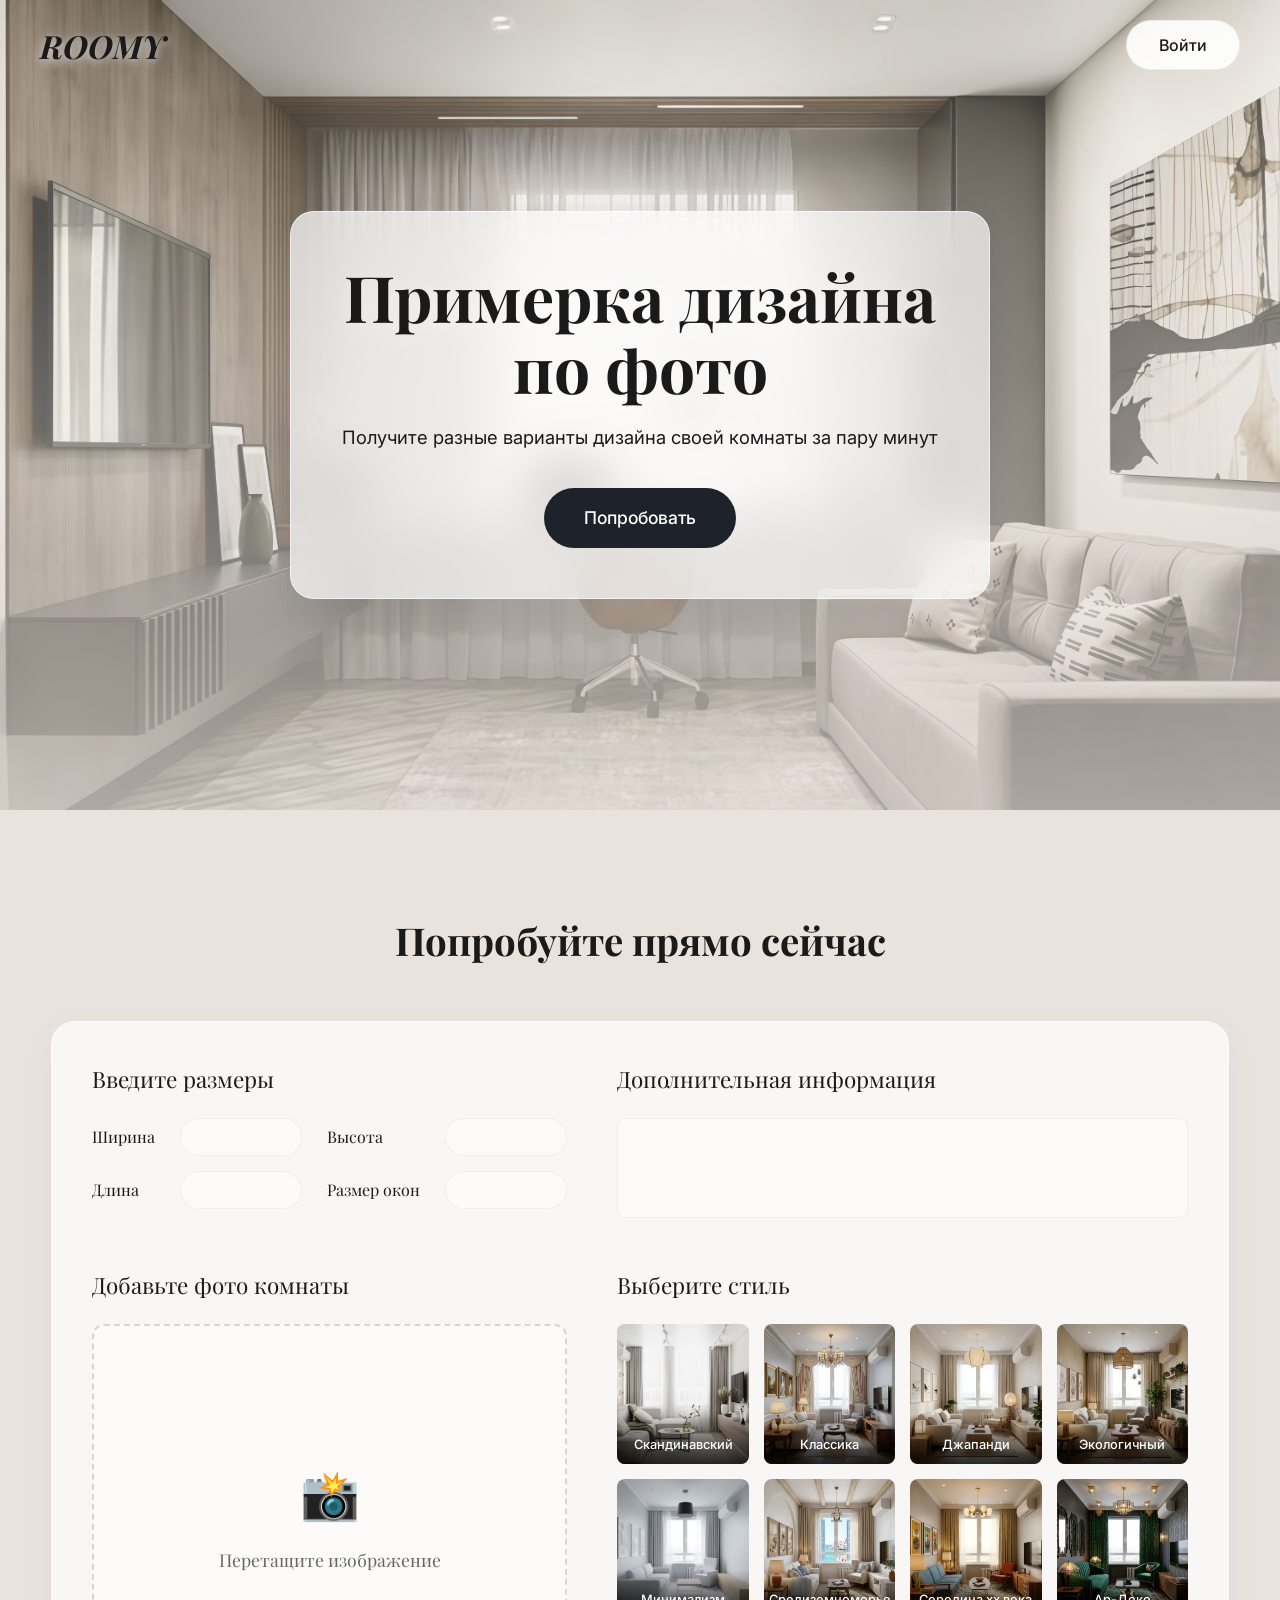
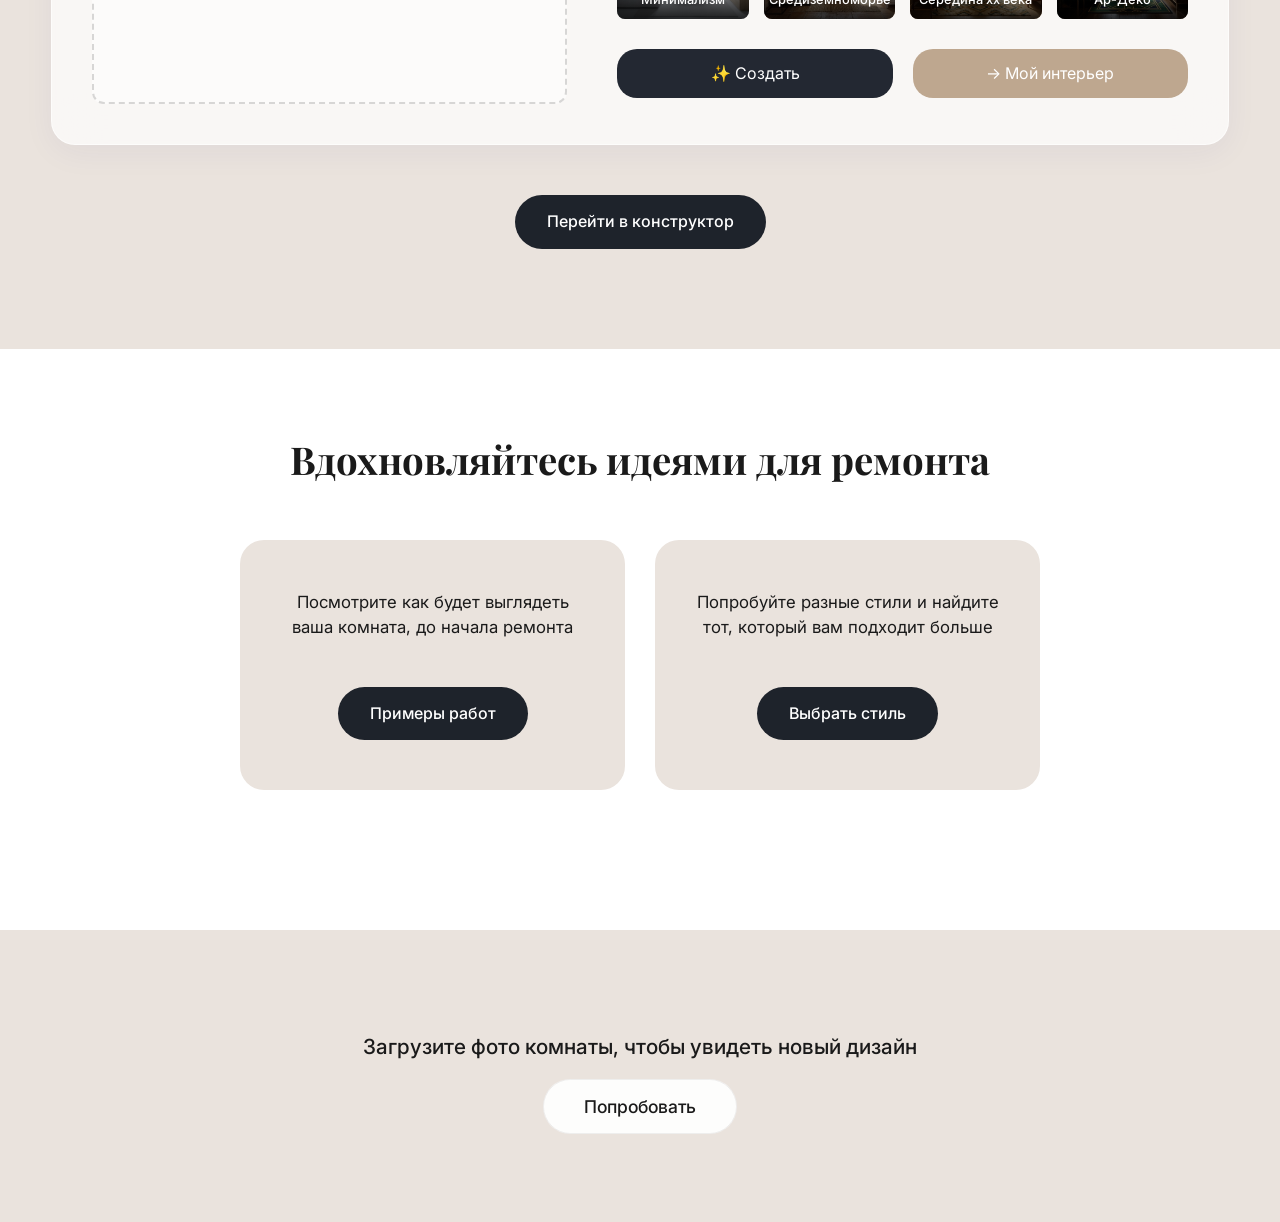
==== index.html @ 4ae389ff "Initial prototype: Premium UI/UX based on Figma design" ====
<!DOCTYPE html>
<html lang="ru">
<head>
    <meta charset="UTF-8">
    <meta name="viewport" content="width=device-width, initial-scale=1.0">
    <title>Roomy — Примерка дизайна по фото</title>
    <link rel="preconnect" href="https://fonts.googleapis.com">
    <link rel="preconnect" href="https://fonts.gstatic.com" crossorigin>
    <link href="https://fonts.googleapis.com/css2?family=Inter:wght@400;500&family=Playfair+Display:ital,wght@0,700;1,700&display=swap" rel="stylesheet">
    <link rel="stylesheet" href="index.css">
    <style>
        .hero {
            position: relative;
            height: 90vh;
            background: url('images/Main.jpg') center/cover no-repeat fixed;
            display: flex;
            align-items: center;
            justify-content: center;
            text-align: center;
            overflow: hidden;
        }
        .hero::before {
            content: '';
            position: absolute;
            inset: 0;
            background: linear-gradient(to bottom, rgba(234, 227, 221, 0.2), rgba(234, 227, 221, 0.7));
        }
        .hero-content {
            position: relative;
            z-index: 1;
            max-width: 700px;
            padding: 50px;
            border-radius: var(--radius-lg);
        }
        .hero h1 {
            margin-bottom: 20px;
            text-shadow: 0 4px 20px rgba(255,255,255,0.5);
        }
        .hero p {
            font-size: 1.15rem;
            margin-bottom: 35px;
            color: var(--text-dark);
            opacity: 0.9;
        }

        .section-preview {
            padding: 100px 20px;
            text-align: center;
            background: var(--primary-bg);
            position: relative;
            z-index: 2;
            overflow: hidden;
        }
        .section-preview h2 {
            margin-bottom: 50px;
        }
        .preview-wrapper {
            width: 100%;
            display: flex;
            justify-content: center;
        }
        .preview-mockup {
            width: 95%;
            max-width: 1300px;
            border-radius: var(--radius-lg);
            padding: 40px;
            pointer-events: none; /* Неинтерактивно */
            user-select: none;
            text-align: left;
            /* На десктопе немного масштабируем, чтобы поместилось элегантно */
            transform: scale(0.85); 
            transform-origin: top center;
            margin-bottom: -50px; 
        }
        
        /* Стили мокапа (обновленная копия из create.html) */
        .mockup-grid { display: grid; grid-template-columns: 1fr 1.2fr; gap: 50px; }
        .mock-title { font-family: var(--font-heading); font-size: 1.4rem; margin-bottom: 20px; color: var(--text-dark); }
        .mock-sizes-grid { display: grid; grid-template-columns: auto 1fr auto 1fr; gap: 15px 25px; align-items: center; }
        .mock-sizes-grid label { font-family: var(--font-heading); font-size: 1rem; color: var(--text-dark); }
        .mock-input { background: rgba(255,255,255,0.5); border-radius: 20px; height: 38px; width: 100%; border: 1px solid rgba(0,0,0,0.05); }
        .mock-textarea { background: rgba(255,255,255,0.5); border-radius: 8px; height: 100px; width: 100%; border: 1px solid rgba(0,0,0,0.05); }
        .mock-upload { background: rgba(255,255,255,0.5); border: 2px dashed rgba(0,0,0,0.15); height: 380px; border-radius: 12px; display: flex; flex-direction: column; align-items: center; justify-content: center; color: #666; font-family: var(--font-heading); font-size: 1.1rem; }
        .mock-upload .mock-icon { font-size: 3rem; margin-bottom: 15px; }
        .mock-styles-grid { display: grid; grid-template-columns: repeat(4, 1fr); gap: 15px; margin-bottom: 30px; }
        .mock-style-card { position: relative; border-radius: 8px; overflow: hidden; height: 140px; }
        .mock-style-card img { width: 100%; height: 100%; object-fit: cover; }
        .mock-style-name { position: absolute; bottom: 0; left: 0; width: 100%; background: linear-gradient(transparent, rgba(0,0,0,0.8)); color: #fff; font-size: 0.8rem; text-align: center; padding: 20px 4px 8px; font-weight: 500; }
        .mock-buttons { display: flex; gap: 20px; }
        .mock-btn-dark { background: #232832; color: #fff; padding: 12px 20px; border-radius: 20px; flex: 1; text-align: center; }
        .mock-btn-light { background: #bea78f; color: #fff; padding: 12px 20px; border-radius: 20px; flex: 1; text-align: center; }

        .inspiration {
            text-align: center;
            padding: 80px 20px;
            background: var(--white);
        }
        .inspiration h2 {
            margin-bottom: 50px;
        }
        .cards-grid {
            display: grid;
            grid-template-columns: 1fr 1fr;
            gap: 30px;
            max-width: 800px;
            margin: 0 auto 60px;
        }
        .card {
            background: var(--primary-bg);
            padding: 50px 40px;
            border-radius: var(--radius-lg);
            display: flex;
            flex-direction: column;
            justify-content: space-between;
            align-items: center;
            min-height: 250px;
        }
        .card p {
            font-size: 1.05rem;
            margin-bottom: 30px;
            color: var(--text-dark);
            line-height: 1.5;
        }

        .final-cta {
            text-align: center;
            padding: 100px 20px;
            background: var(--primary-bg);
        }
        .final-cta p {
            font-size: 1.3rem;
            margin-bottom: 30px;
            font-weight: 500;
        }

        /* Навигация */
        nav {
            display: flex;
            justify-content: space-between;
            align-items: center;
            padding: 20px 40px;
            position: absolute;
            top: 0;
            left: 0;
            width: 100%;
            z-index: 10;
        }
        .logo {
            font-family: var(--font-heading);
            font-size: 2rem;
            font-style: italic;
            font-weight: 700;
            text-shadow: 0 2px 10px rgba(255,255,255,0.8);
        }

        /* Адаптивность для главной страницы (включая мокап) */
        @media (max-width: 1100px) {
            .mockup-grid { grid-template-columns: 1fr; gap: 30px; }
            .mock-upload { height: 250px; }
            .preview-mockup { transform: scale(0.9); margin-bottom: -50px; padding: 30px; }
        }
        @media (max-width: 768px) {
            .cards-grid { grid-template-columns: 1fr; }
            .mock-sizes-grid { grid-template-columns: 1fr; gap: 10px; }
            .mock-styles-grid { grid-template-columns: repeat(2, 1fr); }
            .mock-buttons { flex-direction: column; }
            .mock-style-card { height: 120px; }
            .preview-mockup { transform: scale(1); margin-bottom: 0; width: 100%; padding: 20px; }
            .hero-content { padding: 30px; }
        }
    </style>
</head>
<body>
    <nav class="fade-in">
        <a href="index.html" class="logo">ROOMY</a>
        <div class="nav-right">
            <a href="auth.html" class="btn-light hover-card">Войти</a>
        </div>
    </nav>

    <main>
        <section class="hero">
            <div class="hero-content glass-panel fade-in delay-1">
                <h1 class="stagger-item" style="animation-delay: 0.2s;">Примерка дизайна по фото</h1>
                <p class="stagger-item" style="animation-delay: 0.3s;">Получите разные варианты дизайна своей комнаты за пару минут</p>
                <div class="stagger-item" style="animation-delay: 0.4s;">
                    <a href="create.html" class="btn-dark hover-card" style="font-size: 1.1rem; padding: 16px 40px;">Попробовать</a>
                </div>
            </div>
        </section>

        <section class="section-preview">
            <h2 class="stagger-item">Попробуйте прямо сейчас</h2>
            
            <div class="preview-wrapper">
                <div class="preview-mockup glass-panel stagger-item delay-1">
                    <div class="mockup-grid">
                        <!-- Top Left -->
                        <div>
                            <div class="mock-title">Введите размеры</div>
                            <div class="mock-sizes-grid">
                                <label>Ширина</label><div class="mock-input"></div>
                                <label>Высота</label><div class="mock-input"></div>
                                <label>Длина</label><div class="mock-input"></div>
                                <label>Размер окон</label><div class="mock-input"></div>
                            </div>
                        </div>
                        <!-- Top Right -->
                        <div>
                            <div class="mock-title">Дополнительная информация</div>
                            <div class="mock-textarea"></div>
                        </div>
                        <!-- Bottom Left -->
                        <div>
                            <div class="mock-title">Добавьте фото комнаты</div>
                            <div class="mock-upload">
                                <div class="mock-icon">📸</div>
                                <span>Перетащите изображение</span>
                            </div>
                        </div>
                        <!-- Bottom Right -->
                        <div>
                            <div class="mock-title">Выберите стиль</div>
                            <div class="mock-styles-grid">
                                <div class="mock-style-card"><img src="images/Скандинавский.jpg"><div class="mock-style-name">Скандинавский</div></div>
                                <div class="mock-style-card"><img src="images/Классика.jpg"><div class="mock-style-name">Классика</div></div>
                                <div class="mock-style-card"><img src="images/Джапанди.jpg"><div class="mock-style-name">Джапанди</div></div>
                                <div class="mock-style-card"><img src="images/Экологичный.jpg"><div class="mock-style-name">Экологичный</div></div>
                                <div class="mock-style-card"><img src="images/Минимализм.jpg"><div class="mock-style-name">Минимализм</div></div>
                                <div class="mock-style-card"><img src="images/Средиземноморский.jpg"><div class="mock-style-name">Средиземноморье</div></div>
                                <div class="mock-style-card"><img src="images/Середина 20 века.jpg"><div class="mock-style-name">Середина xx века</div></div>
                                <div class="mock-style-card"><img src="images/Ар-деко.jpg"><div class="mock-style-name">Ар-Деко</div></div>
                            </div>
                            <div class="mock-buttons">
                                <div class="mock-btn-dark">✨ Создать</div>
                                <div class="mock-btn-light">→ Мой интерьер</div>
                            </div>
                        </div>
                    </div>
                </div>
            </div>
            
            <a href="create.html" class="btn-dark hover-card stagger-item delay-2" style="margin-top: 100px; position: relative; z-index: 2;">Перейти в конструктор</a>
        </section>

        <section class="inspiration">
            <h2 class="stagger-item">Вдохновляйтесь идеями для ремонта</h2>
            <div class="cards-grid">
                <div class="card hover-card stagger-item delay-1">
                    <p>Посмотрите как будет выглядеть ваша комната, до начала ремонта</p>
                    <a href="gallery.html" class="btn-dark">Примеры работ</a>
                </div>
                <div class="card hover-card stagger-item delay-2">
                    <p>Попробуйте разные стили и найдите тот, который вам подходит больше</p>
                    <a href="create.html" class="btn-dark">Выбрать стиль</a>
                </div>
            </div>
        </section>

        <section class="final-cta">
            <p class="stagger-item">Загрузите фото комнаты, чтобы увидеть новый дизайн</p>
            <div class="stagger-item delay-1">
                <a href="create.html" class="btn-light hover-card" style="font-size: 1.1rem; padding: 16px 40px;">Попробовать</a>
            </div>
        </section>
    </main>

    <script src="main.js"></script>
</body>
</html>
---- index.css ----
:root {
    /* Цвета с премиальным оттенком */
    --primary-bg: #EAE3DD;
    --white: #FFFFFF;
    --text-dark: #1A1A1A;
    --text-muted: #6B6B6B;
    --btn-dark: #1E232B; 
    --input-bg: rgba(255, 255, 255, 0.6);
    --border-color: rgba(0, 0, 0, 0.06);
    --accent: #bda690;
    
    /* Типографика */
    --font-heading: 'Playfair Display', serif;
    --font-body: 'Inter', sans-serif;
    
    /* Анимации и скругления */
    --transition: all 0.4s cubic-bezier(0.16, 1, 0.3, 1);
    --transition-bounce: all 0.5s cubic-bezier(0.34, 1.56, 0.64, 1);
    --radius-lg: 24px;
    --radius-md: 16px;
    --radius-sm: 10px;

    /* Тени для глубины */
    --shadow-soft: 0 10px 40px rgba(0,0,0,0.03);
    --shadow-hover: 0 20px 60px rgba(0,0,0,0.08);
    --shadow-glass: 0 8px 32px rgba(31, 38, 135, 0.05);
}

* {
    margin: 0;
    padding: 0;
    box-sizing: border-box;
}

body {
    font-family: var(--font-body);
    background-color: var(--primary-bg);
    color: var(--text-dark);
    line-height: 1.6;
    overflow-x: hidden;
    -webkit-font-smoothing: antialiased; /* Сглаживание шрифтов (mac-like) */
}

h1, h2, h3, h4 {
    font-family: var(--font-heading);
    font-weight: 700;
}

/* Fluid Typography (Адаптивные размеры) */
h1 { font-size: clamp(2.5rem, 5vw, 4.5rem); line-height: 1.1; }
h2 { font-size: clamp(1.8rem, 3vw, 2.5rem); }

a { text-decoration: none; color: inherit; }

button {
    cursor: pointer;
    border: none;
    outline: none;
    font-family: var(--font-body);
    transition: var(--transition);
}

/* Матовое стекло */
.glass-panel {
    background: rgba(255, 255, 255, 0.7);
    backdrop-filter: blur(24px);
    -webkit-backdrop-filter: blur(24px);
    border: 1px solid rgba(255, 255, 255, 0.6);
    box-shadow: var(--shadow-glass);
}

/* Интерактивные карточки */
.hover-card {
    transition: var(--transition-bounce);
}
.hover-card:hover {
    transform: translateY(-8px) scale(1.02);
    box-shadow: var(--shadow-hover);
}

/* Базовые инпуты */
.input-group {
    position: relative;
    margin-bottom: 20px;
}
.input-group label {
    display: block;
    font-size: 0.85rem;
    color: var(--text-muted);
    margin-bottom: 6px;
    font-weight: 500;
    transition: var(--transition);
}
.input-group input {
    width: 100%;
    padding: 12px 16px;
    background: var(--input-bg);
    border: 1px solid var(--border-color);
    border-radius: var(--radius-sm);
    font-size: 1rem;
    transition: var(--transition);
}
.input-group input:focus {
    outline: none;
    background: var(--white);
    border-color: var(--text-dark);
    box-shadow: 0 0 0 4px rgba(0,0,0,0.03);
}

/* Кнопки */
.btn-dark {
    background: var(--btn-dark);
    color: var(--white);
    padding: 14px 32px;
    border-radius: 30px;
    font-size: 1rem;
    font-weight: 500;
    transition: var(--transition-bounce);
    display: inline-block;
}
.btn-dark:hover {
    background: #000;
    transform: translateY(-3px) scale(1.02);
    box-shadow: 0 15px 30px rgba(0,0,0,0.2);
}

.btn-light {
    background: rgba(255,255,255,0.9);
    color: var(--text-dark);
    padding: 14px 32px;
    border-radius: 30px;
    font-size: 1rem;
    font-weight: 500;
    border: 1px solid var(--border-color);
    transition: var(--transition-bounce);
}
.btn-light:hover {
    background: #fff;
    transform: translateY(-3px) scale(1.02);
    box-shadow: var(--shadow-soft);
}

/* Анимации появления */
.fade-in { 
    opacity: 0; 
    transform: translateY(20px); 
    animation: fadeIn 1s cubic-bezier(0.16, 1, 0.3, 1) forwards; 
}
.delay-1 { animation-delay: 0.1s; }
.delay-2 { animation-delay: 0.2s; }
.delay-3 { animation-delay: 0.3s; }

@keyframes fadeIn {
    to { opacity: 1; transform: translateY(0); }
}

/* Каскадная анимация сетки */
.stagger-item {
    opacity: 0;
    transform: translateY(20px);
    animation: fadeIn 0.6s cubic-bezier(0.16, 1, 0.3, 1) forwards;
}
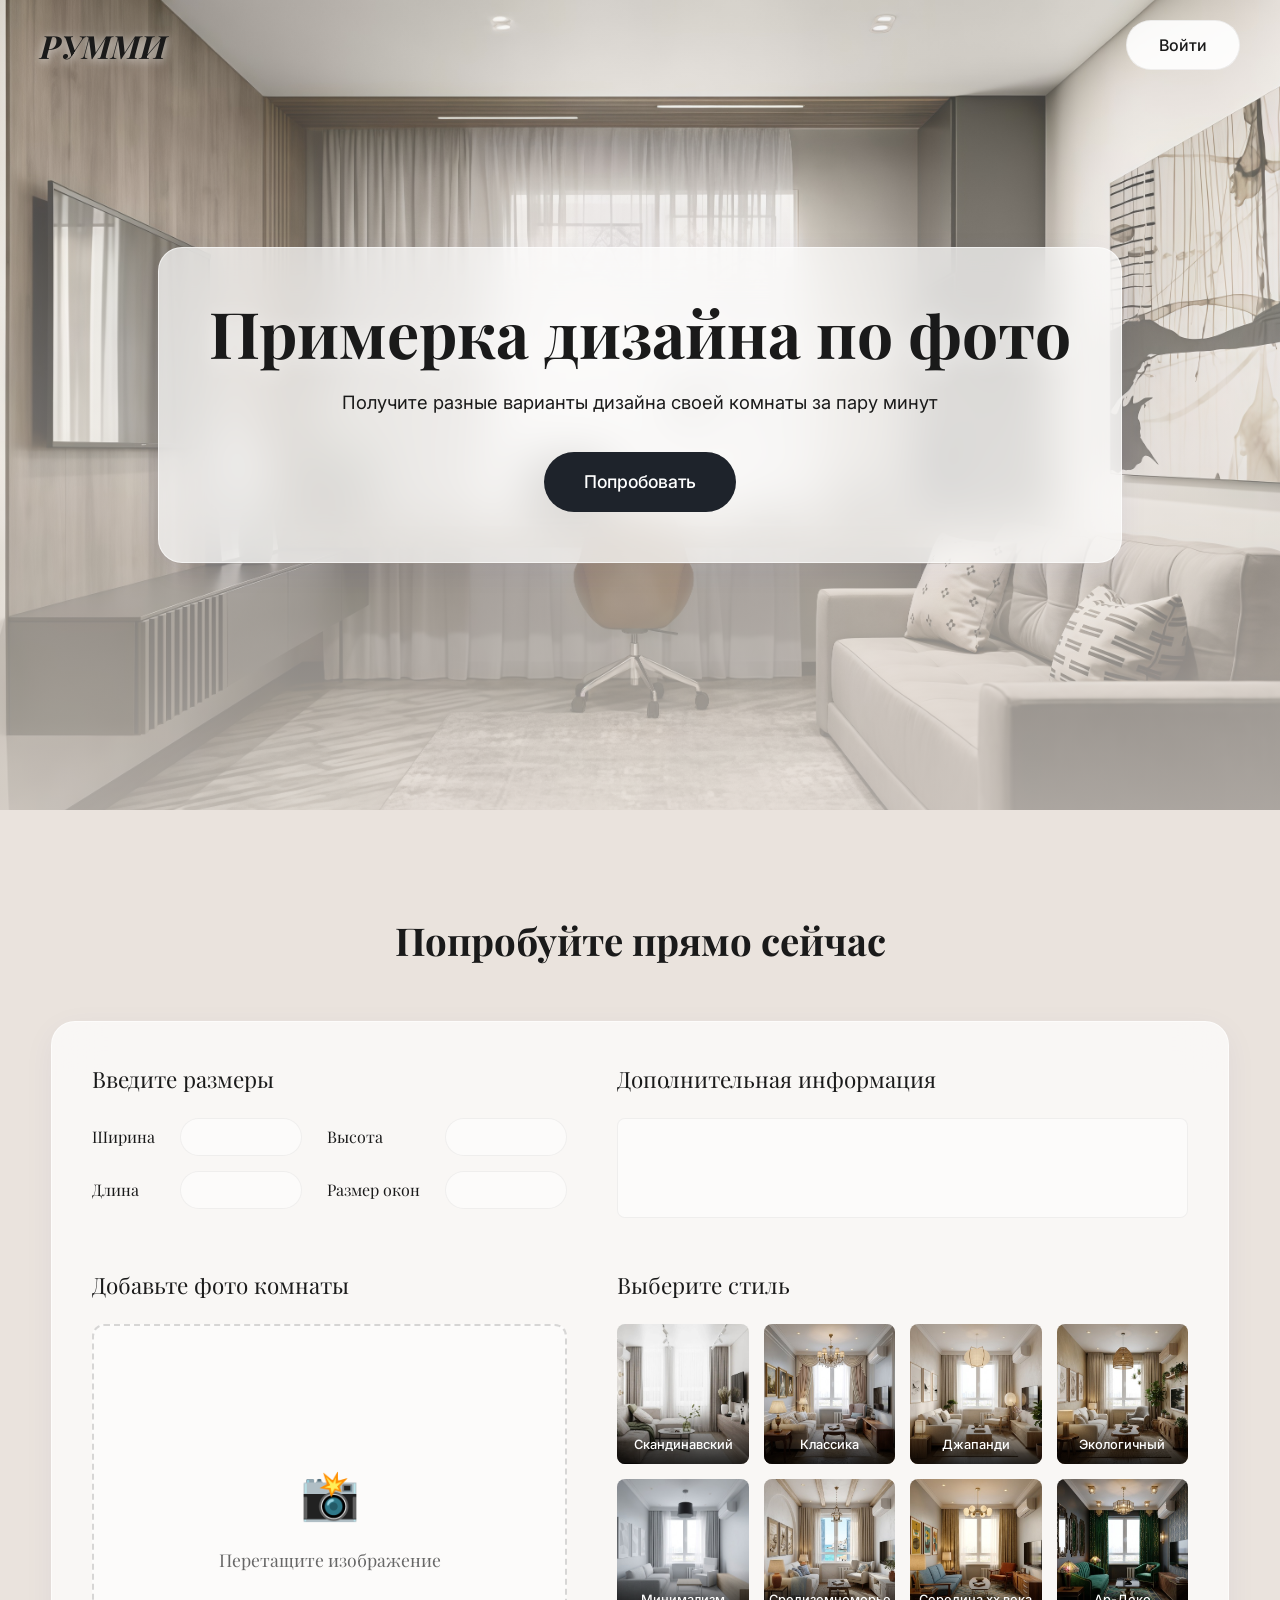
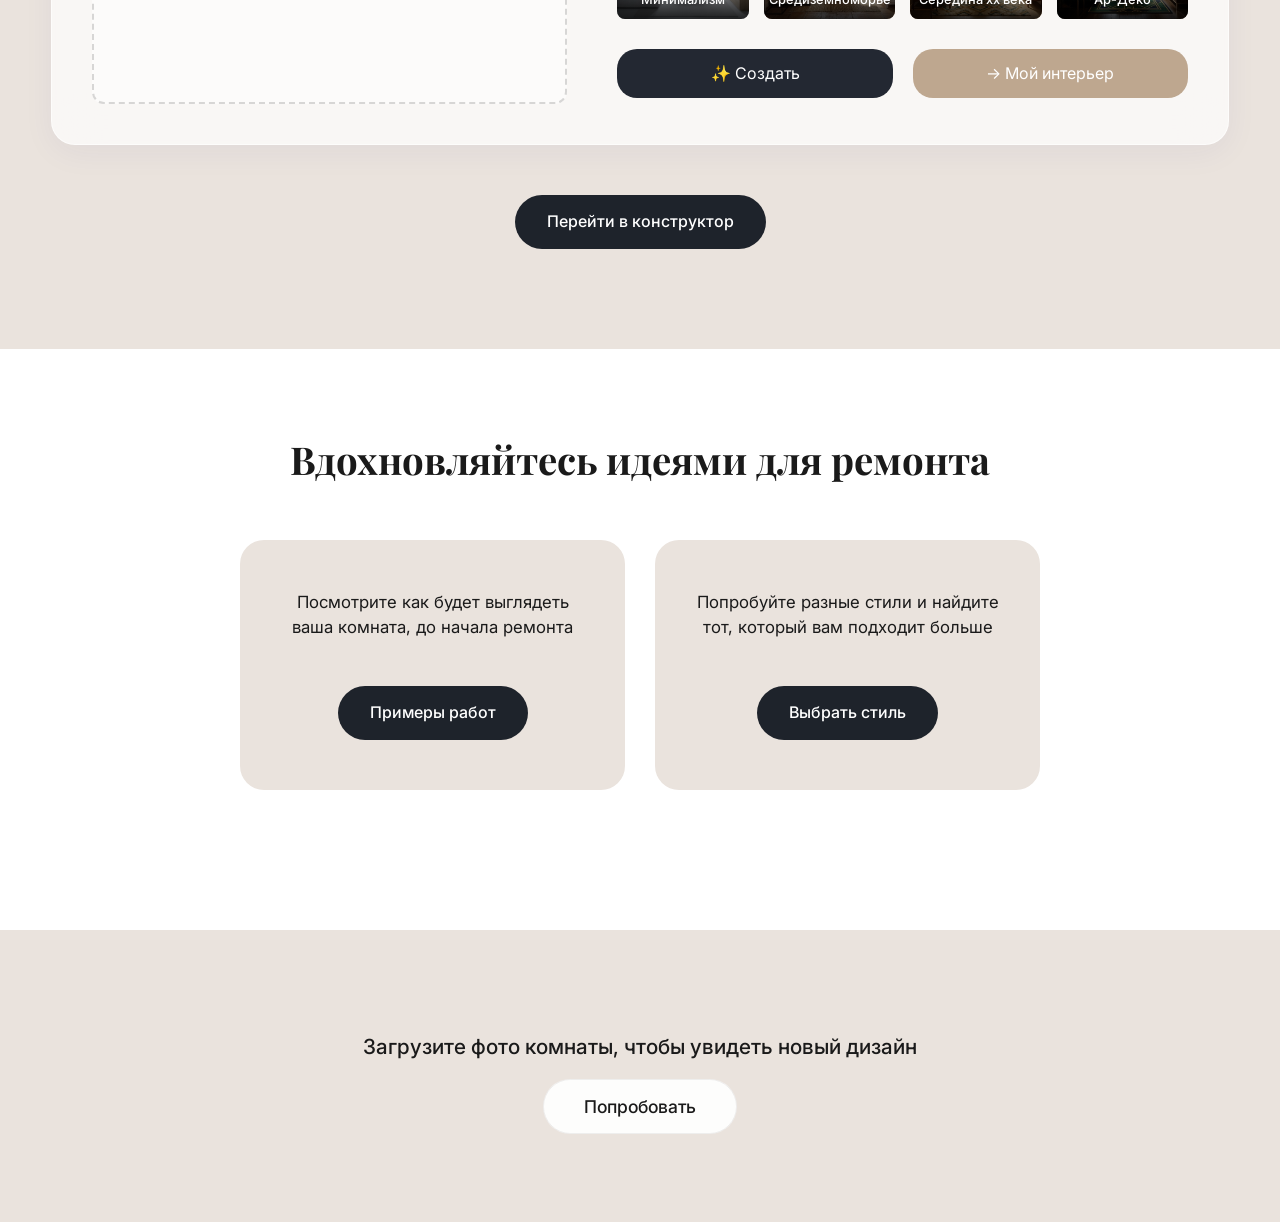
==== commit 3571ba02: "Rename to РУММИ, smooth scroll animations, formatting" ====
--- a/index.html
+++ b/index.html
@@ -1,12 +1,15 @@
 <!DOCTYPE html>
 <html lang="ru">
+
 <head>
     <meta charset="UTF-8">
     <meta name="viewport" content="width=device-width, initial-scale=1.0">
-    <title>Roomy — Примерка дизайна по фото</title>
+    <title>РУММИ — Примерка дизайна по фото</title>
     <link rel="preconnect" href="https://fonts.googleapis.com">
     <link rel="preconnect" href="https://fonts.gstatic.com" crossorigin>
-    <link href="https://fonts.googleapis.com/css2?family=Inter:wght@400;500&family=Playfair+Display:ital,wght@0,700;1,700&display=swap" rel="stylesheet">
+    <link
+        href="https://fonts.googleapis.com/css2?family=Inter:wght@400;500&family=Playfair+Display:ital,wght@0,700;1,700&display=swap"
+        rel="stylesheet">
     <link rel="stylesheet" href="index.css">
     <style>
         .hero {
@@ -19,23 +22,27 @@
             text-align: center;
             overflow: hidden;
         }
+
         .hero::before {
             content: '';
             position: absolute;
             inset: 0;
             background: linear-gradient(to bottom, rgba(234, 227, 221, 0.2), rgba(234, 227, 221, 0.7));
         }
+
         .hero-content {
             position: relative;
             z-index: 1;
-            max-width: 700px;
+            max-width: 1200px;
             padding: 50px;
             border-radius: var(--radius-lg);
         }
+
         .hero h1 {
             margin-bottom: 20px;
-            text-shadow: 0 4px 20px rgba(255,255,255,0.5);
-        }
+            text-shadow: 0 4px 20px rgba(255, 255, 255, 0.5);
+        }
+
         .hero p {
             font-size: 1.15rem;
             margin-bottom: 35px;
@@ -51,53 +58,160 @@
             z-index: 2;
             overflow: hidden;
         }
+
         .section-preview h2 {
             margin-bottom: 50px;
         }
+
         .preview-wrapper {
             width: 100%;
             display: flex;
             justify-content: center;
         }
+
         .preview-mockup {
             width: 95%;
             max-width: 1300px;
             border-radius: var(--radius-lg);
             padding: 40px;
-            pointer-events: none; /* Неинтерактивно */
+            pointer-events: none;
+            /* Неинтерактивно */
             user-select: none;
             text-align: left;
             /* На десктопе немного масштабируем, чтобы поместилось элегантно */
-            transform: scale(0.85); 
+            transform: scale(0.85);
             transform-origin: top center;
-            margin-bottom: -50px; 
-        }
-        
+            margin-bottom: -50px;
+        }
+
         /* Стили мокапа (обновленная копия из create.html) */
-        .mockup-grid { display: grid; grid-template-columns: 1fr 1.2fr; gap: 50px; }
-        .mock-title { font-family: var(--font-heading); font-size: 1.4rem; margin-bottom: 20px; color: var(--text-dark); }
-        .mock-sizes-grid { display: grid; grid-template-columns: auto 1fr auto 1fr; gap: 15px 25px; align-items: center; }
-        .mock-sizes-grid label { font-family: var(--font-heading); font-size: 1rem; color: var(--text-dark); }
-        .mock-input { background: rgba(255,255,255,0.5); border-radius: 20px; height: 38px; width: 100%; border: 1px solid rgba(0,0,0,0.05); }
-        .mock-textarea { background: rgba(255,255,255,0.5); border-radius: 8px; height: 100px; width: 100%; border: 1px solid rgba(0,0,0,0.05); }
-        .mock-upload { background: rgba(255,255,255,0.5); border: 2px dashed rgba(0,0,0,0.15); height: 380px; border-radius: 12px; display: flex; flex-direction: column; align-items: center; justify-content: center; color: #666; font-family: var(--font-heading); font-size: 1.1rem; }
-        .mock-upload .mock-icon { font-size: 3rem; margin-bottom: 15px; }
-        .mock-styles-grid { display: grid; grid-template-columns: repeat(4, 1fr); gap: 15px; margin-bottom: 30px; }
-        .mock-style-card { position: relative; border-radius: 8px; overflow: hidden; height: 140px; }
-        .mock-style-card img { width: 100%; height: 100%; object-fit: cover; }
-        .mock-style-name { position: absolute; bottom: 0; left: 0; width: 100%; background: linear-gradient(transparent, rgba(0,0,0,0.8)); color: #fff; font-size: 0.8rem; text-align: center; padding: 20px 4px 8px; font-weight: 500; }
-        .mock-buttons { display: flex; gap: 20px; }
-        .mock-btn-dark { background: #232832; color: #fff; padding: 12px 20px; border-radius: 20px; flex: 1; text-align: center; }
-        .mock-btn-light { background: #bea78f; color: #fff; padding: 12px 20px; border-radius: 20px; flex: 1; text-align: center; }
+        .mockup-grid {
+            display: grid;
+            grid-template-columns: 1fr 1.2fr;
+            gap: 50px;
+        }
+
+        .mock-title {
+            font-family: var(--font-heading);
+            font-size: 1.4rem;
+            margin-bottom: 20px;
+            color: var(--text-dark);
+        }
+
+        .mock-sizes-grid {
+            display: grid;
+            grid-template-columns: auto 1fr auto 1fr;
+            gap: 15px 25px;
+            align-items: center;
+        }
+
+        .mock-sizes-grid label {
+            font-family: var(--font-heading);
+            font-size: 1rem;
+            color: var(--text-dark);
+        }
+
+        .mock-input {
+            background: rgba(255, 255, 255, 0.5);
+            border-radius: 20px;
+            height: 38px;
+            width: 100%;
+            border: 1px solid rgba(0, 0, 0, 0.05);
+        }
+
+        .mock-textarea {
+            background: rgba(255, 255, 255, 0.5);
+            border-radius: 8px;
+            height: 100px;
+            width: 100%;
+            border: 1px solid rgba(0, 0, 0, 0.05);
+        }
+
+        .mock-upload {
+            background: rgba(255, 255, 255, 0.5);
+            border: 2px dashed rgba(0, 0, 0, 0.15);
+            height: 380px;
+            border-radius: 12px;
+            display: flex;
+            flex-direction: column;
+            align-items: center;
+            justify-content: center;
+            color: #666;
+            font-family: var(--font-heading);
+            font-size: 1.1rem;
+        }
+
+        .mock-upload .mock-icon {
+            font-size: 3rem;
+            margin-bottom: 15px;
+        }
+
+        .mock-styles-grid {
+            display: grid;
+            grid-template-columns: repeat(4, 1fr);
+            gap: 15px;
+            margin-bottom: 30px;
+        }
+
+        .mock-style-card {
+            position: relative;
+            border-radius: 8px;
+            overflow: hidden;
+            height: 140px;
+        }
+
+        .mock-style-card img {
+            width: 100%;
+            height: 100%;
+            object-fit: cover;
+        }
+
+        .mock-style-name {
+            position: absolute;
+            bottom: 0;
+            left: 0;
+            width: 100%;
+            background: linear-gradient(transparent, rgba(0, 0, 0, 0.8));
+            color: #fff;
+            font-size: 0.8rem;
+            text-align: center;
+            padding: 20px 4px 8px;
+            font-weight: 500;
+        }
+
+        .mock-buttons {
+            display: flex;
+            gap: 20px;
+        }
+
+        .mock-btn-dark {
+            background: #232832;
+            color: #fff;
+            padding: 12px 20px;
+            border-radius: 20px;
+            flex: 1;
+            text-align: center;
+        }
+
+        .mock-btn-light {
+            background: #bea78f;
+            color: #fff;
+            padding: 12px 20px;
+            border-radius: 20px;
+            flex: 1;
+            text-align: center;
+        }
 
         .inspiration {
             text-align: center;
             padding: 80px 20px;
             background: var(--white);
         }
+
         .inspiration h2 {
             margin-bottom: 50px;
         }
+
         .cards-grid {
             display: grid;
             grid-template-columns: 1fr 1fr;
@@ -105,6 +219,7 @@
             max-width: 800px;
             margin: 0 auto 60px;
         }
+
         .card {
             background: var(--primary-bg);
             padding: 50px 40px;
@@ -115,6 +230,7 @@
             align-items: center;
             min-height: 250px;
         }
+
         .card p {
             font-size: 1.05rem;
             margin-bottom: 30px;
@@ -127,6 +243,7 @@
             padding: 100px 20px;
             background: var(--primary-bg);
         }
+
         .final-cta p {
             font-size: 1.3rem;
             margin-bottom: 30px;
@@ -145,34 +262,72 @@
             width: 100%;
             z-index: 10;
         }
+
         .logo {
             font-family: var(--font-heading);
             font-size: 2rem;
             font-style: italic;
             font-weight: 700;
-            text-shadow: 0 2px 10px rgba(255,255,255,0.8);
+            text-shadow: 0 2px 10px rgba(255, 255, 255, 0.8);
         }
 
         /* Адаптивность для главной страницы (включая мокап) */
         @media (max-width: 1100px) {
-            .mockup-grid { grid-template-columns: 1fr; gap: 30px; }
-            .mock-upload { height: 250px; }
-            .preview-mockup { transform: scale(0.9); margin-bottom: -50px; padding: 30px; }
-        }
+            .mockup-grid {
+                grid-template-columns: 1fr;
+                gap: 30px;
+            }
+
+            .mock-upload {
+                height: 250px;
+            }
+
+            .preview-mockup {
+                transform: scale(0.9);
+                margin-bottom: -50px;
+                padding: 30px;
+            }
+        }
+
         @media (max-width: 768px) {
-            .cards-grid { grid-template-columns: 1fr; }
-            .mock-sizes-grid { grid-template-columns: 1fr; gap: 10px; }
-            .mock-styles-grid { grid-template-columns: repeat(2, 1fr); }
-            .mock-buttons { flex-direction: column; }
-            .mock-style-card { height: 120px; }
-            .preview-mockup { transform: scale(1); margin-bottom: 0; width: 100%; padding: 20px; }
-            .hero-content { padding: 30px; }
+            .cards-grid {
+                grid-template-columns: 1fr;
+            }
+
+            .mock-sizes-grid {
+                grid-template-columns: 1fr;
+                gap: 10px;
+            }
+
+            .mock-styles-grid {
+                grid-template-columns: repeat(2, 1fr);
+            }
+
+            .mock-buttons {
+                flex-direction: column;
+            }
+
+            .mock-style-card {
+                height: 120px;
+            }
+
+            .preview-mockup {
+                transform: scale(1);
+                margin-bottom: 0;
+                width: 100%;
+                padding: 20px;
+            }
+
+            .hero-content {
+                padding: 30px;
+            }
         }
     </style>
 </head>
+
 <body>
     <nav class="fade-in">
-        <a href="index.html" class="logo">ROOMY</a>
+        <a href="index.html" class="logo">РУММИ</a>
         <div class="nav-right">
             <a href="auth.html" class="btn-light hover-card">Войти</a>
         </div>
@@ -182,27 +337,33 @@
         <section class="hero">
             <div class="hero-content glass-panel fade-in delay-1">
                 <h1 class="stagger-item" style="animation-delay: 0.2s;">Примерка дизайна по фото</h1>
-                <p class="stagger-item" style="animation-delay: 0.3s;">Получите разные варианты дизайна своей комнаты за пару минут</p>
+                <p class="stagger-item" style="animation-delay: 0.3s;">Получите разные варианты дизайна своей комнаты за
+                    пару минут</p>
                 <div class="stagger-item" style="animation-delay: 0.4s;">
-                    <a href="create.html" class="btn-dark hover-card" style="font-size: 1.1rem; padding: 16px 40px;">Попробовать</a>
+                    <a href="create.html" class="btn-dark hover-card"
+                        style="font-size: 1.1rem; padding: 16px 40px;">Попробовать</a>
                 </div>
             </div>
         </section>
 
         <section class="section-preview">
-            <h2 class="stagger-item">Попробуйте прямо сейчас</h2>
-            
+            <h2 class="scroll-reveal">Попробуйте прямо сейчас</h2>
+
             <div class="preview-wrapper">
-                <div class="preview-mockup glass-panel stagger-item delay-1">
+                <div class="preview-mockup glass-panel scroll-reveal delay-1">
                     <div class="mockup-grid">
                         <!-- Top Left -->
                         <div>
                             <div class="mock-title">Введите размеры</div>
                             <div class="mock-sizes-grid">
-                                <label>Ширина</label><div class="mock-input"></div>
-                                <label>Высота</label><div class="mock-input"></div>
-                                <label>Длина</label><div class="mock-input"></div>
-                                <label>Размер окон</label><div class="mock-input"></div>
+                                <label>Ширина</label>
+                                <div class="mock-input"></div>
+                                <label>Высота</label>
+                                <div class="mock-input"></div>
+                                <label>Длина</label>
+                                <div class="mock-input"></div>
+                                <label>Размер окон</label>
+                                <div class="mock-input"></div>
                             </div>
                         </div>
                         <!-- Top Right -->
@@ -222,14 +383,30 @@
                         <div>
                             <div class="mock-title">Выберите стиль</div>
                             <div class="mock-styles-grid">
-                                <div class="mock-style-card"><img src="images/Скандинавский.jpg"><div class="mock-style-name">Скандинавский</div></div>
-                                <div class="mock-style-card"><img src="images/Классика.jpg"><div class="mock-style-name">Классика</div></div>
-                                <div class="mock-style-card"><img src="images/Джапанди.jpg"><div class="mock-style-name">Джапанди</div></div>
-                                <div class="mock-style-card"><img src="images/Экологичный.jpg"><div class="mock-style-name">Экологичный</div></div>
-                                <div class="mock-style-card"><img src="images/Минимализм.jpg"><div class="mock-style-name">Минимализм</div></div>
-                                <div class="mock-style-card"><img src="images/Средиземноморский.jpg"><div class="mock-style-name">Средиземноморье</div></div>
-                                <div class="mock-style-card"><img src="images/Середина 20 века.jpg"><div class="mock-style-name">Середина xx века</div></div>
-                                <div class="mock-style-card"><img src="images/Ар-деко.jpg"><div class="mock-style-name">Ар-Деко</div></div>
+                                <div class="mock-style-card"><img src="images/Скандинавский.jpg">
+                                    <div class="mock-style-name">Скандинавский</div>
+                                </div>
+                                <div class="mock-style-card"><img src="images/Классика.jpg">
+                                    <div class="mock-style-name">Классика</div>
+                                </div>
+                                <div class="mock-style-card"><img src="images/Джапанди.jpg">
+                                    <div class="mock-style-name">Джапанди</div>
+                                </div>
+                                <div class="mock-style-card"><img src="images/Экологичный.jpg">
+                                    <div class="mock-style-name">Экологичный</div>
+                                </div>
+                                <div class="mock-style-card"><img src="images/Минимализм.jpg">
+                                    <div class="mock-style-name">Минимализм</div>
+                                </div>
+                                <div class="mock-style-card"><img src="images/Средиземноморский.jpg">
+                                    <div class="mock-style-name">Средиземноморье</div>
+                                </div>
+                                <div class="mock-style-card"><img src="images/Середина 20 века.jpg">
+                                    <div class="mock-style-name">Середина xx века</div>
+                                </div>
+                                <div class="mock-style-card"><img src="images/Ар-деко.jpg">
+                                    <div class="mock-style-name">Ар-Деко</div>
+                                </div>
                             </div>
                             <div class="mock-buttons">
                                 <div class="mock-btn-dark">✨ Создать</div>
@@ -239,18 +416,19 @@
                     </div>
                 </div>
             </div>
-            
-            <a href="create.html" class="btn-dark hover-card stagger-item delay-2" style="margin-top: 100px; position: relative; z-index: 2;">Перейти в конструктор</a>
+
+            <a href="create.html" class="btn-dark hover-card scroll-reveal delay-2"
+                style="margin-top: 100px; position: relative; z-index: 2;">Перейти в конструктор</a>
         </section>
 
         <section class="inspiration">
-            <h2 class="stagger-item">Вдохновляйтесь идеями для ремонта</h2>
+            <h2 class="scroll-reveal">Вдохновляйтесь идеями для ремонта</h2>
             <div class="cards-grid">
-                <div class="card hover-card stagger-item delay-1">
+                <div class="card hover-card scroll-reveal delay-1">
                     <p>Посмотрите как будет выглядеть ваша комната, до начала ремонта</p>
                     <a href="gallery.html" class="btn-dark">Примеры работ</a>
                 </div>
-                <div class="card hover-card stagger-item delay-2">
+                <div class="card hover-card scroll-reveal delay-2">
                     <p>Попробуйте разные стили и найдите тот, который вам подходит больше</p>
                     <a href="create.html" class="btn-dark">Выбрать стиль</a>
                 </div>
@@ -258,13 +436,15 @@
         </section>
 
         <section class="final-cta">
-            <p class="stagger-item">Загрузите фото комнаты, чтобы увидеть новый дизайн</p>
-            <div class="stagger-item delay-1">
-                <a href="create.html" class="btn-light hover-card" style="font-size: 1.1rem; padding: 16px 40px;">Попробовать</a>
+            <p class="scroll-reveal">Загрузите фото комнаты, чтобы увидеть новый дизайн</p>
+            <div class="scroll-reveal delay-1">
+                <a href="create.html" class="btn-light hover-card"
+                    style="font-size: 1.1rem; padding: 16px 40px;">Попробовать</a>
             </div>
         </section>
     </main>
 
     <script src="main.js"></script>
 </body>
-</html>
+
+</html>
--- a/index.css
+++ b/index.css
@@ -143,20 +143,32 @@
 /* Анимации появления */
 .fade-in { 
     opacity: 0; 
-    transform: translateY(20px); 
-    animation: fadeIn 1s cubic-bezier(0.16, 1, 0.3, 1) forwards; 
+    transform: translateY(30px); 
+    animation: fadeIn 1.2s cubic-bezier(0.22, 1, 0.36, 1) forwards; 
 }
-.delay-1 { animation-delay: 0.1s; }
-.delay-2 { animation-delay: 0.2s; }
-.delay-3 { animation-delay: 0.3s; }
+.delay-1 { animation-delay: 0.15s; }
+.delay-2 { animation-delay: 0.3s; }
+.delay-3 { animation-delay: 0.45s; }
 
 @keyframes fadeIn {
     to { opacity: 1; transform: translateY(0); }
 }
 
-/* Каскадная анимация сетки */
+/* Каскадная анимация сетки (для модалок) */
 .stagger-item {
     opacity: 0;
     transform: translateY(20px);
-    animation: fadeIn 0.6s cubic-bezier(0.16, 1, 0.3, 1) forwards;
+    animation: fadeIn 0.8s cubic-bezier(0.22, 1, 0.36, 1) forwards;
 }
+
+/* Плавная анимация при скролле (без рывков) */
+.scroll-reveal {
+    opacity: 0;
+    transform: translateY(40px);
+    transition: opacity 1s cubic-bezier(0.22, 1, 0.36, 1), transform 1s cubic-bezier(0.22, 1, 0.36, 1);
+    will-change: opacity, transform;
+}
+.scroll-reveal.is-visible {
+    opacity: 1;
+    transform: translateY(0);
+}
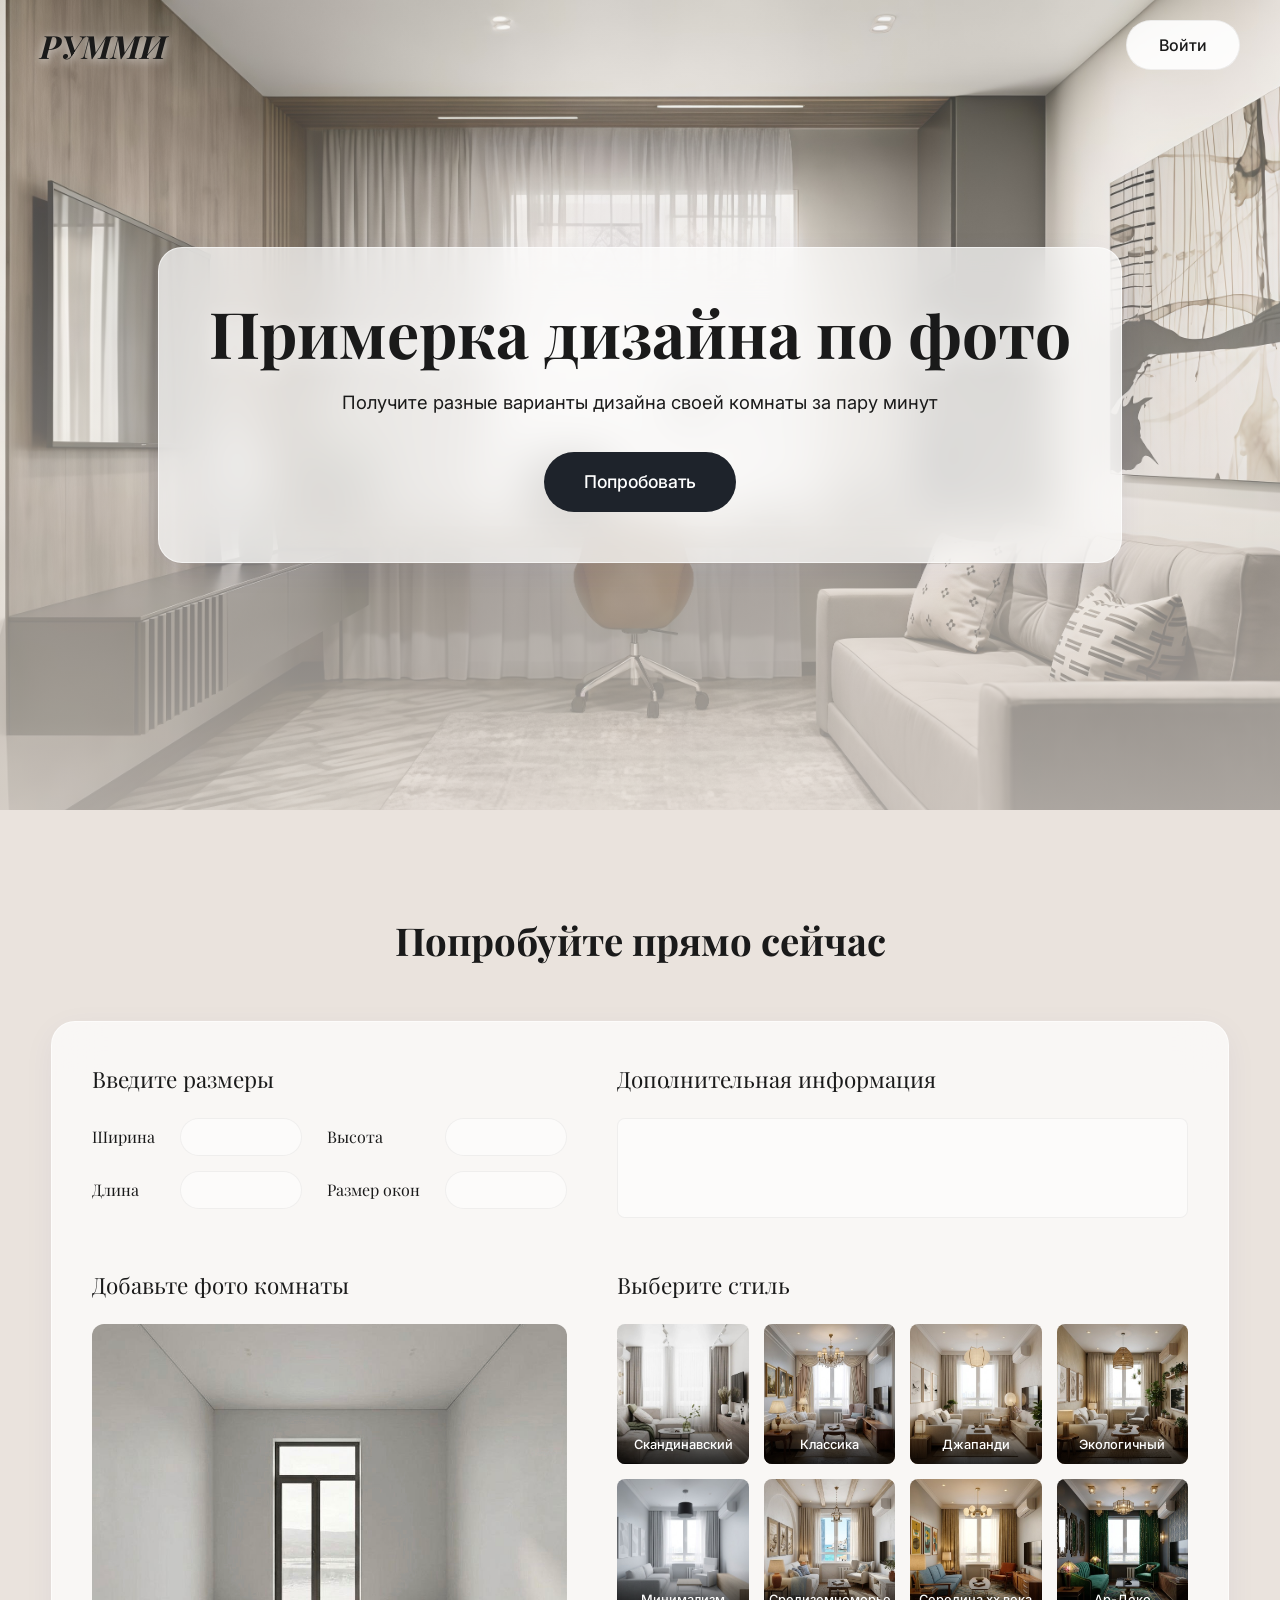
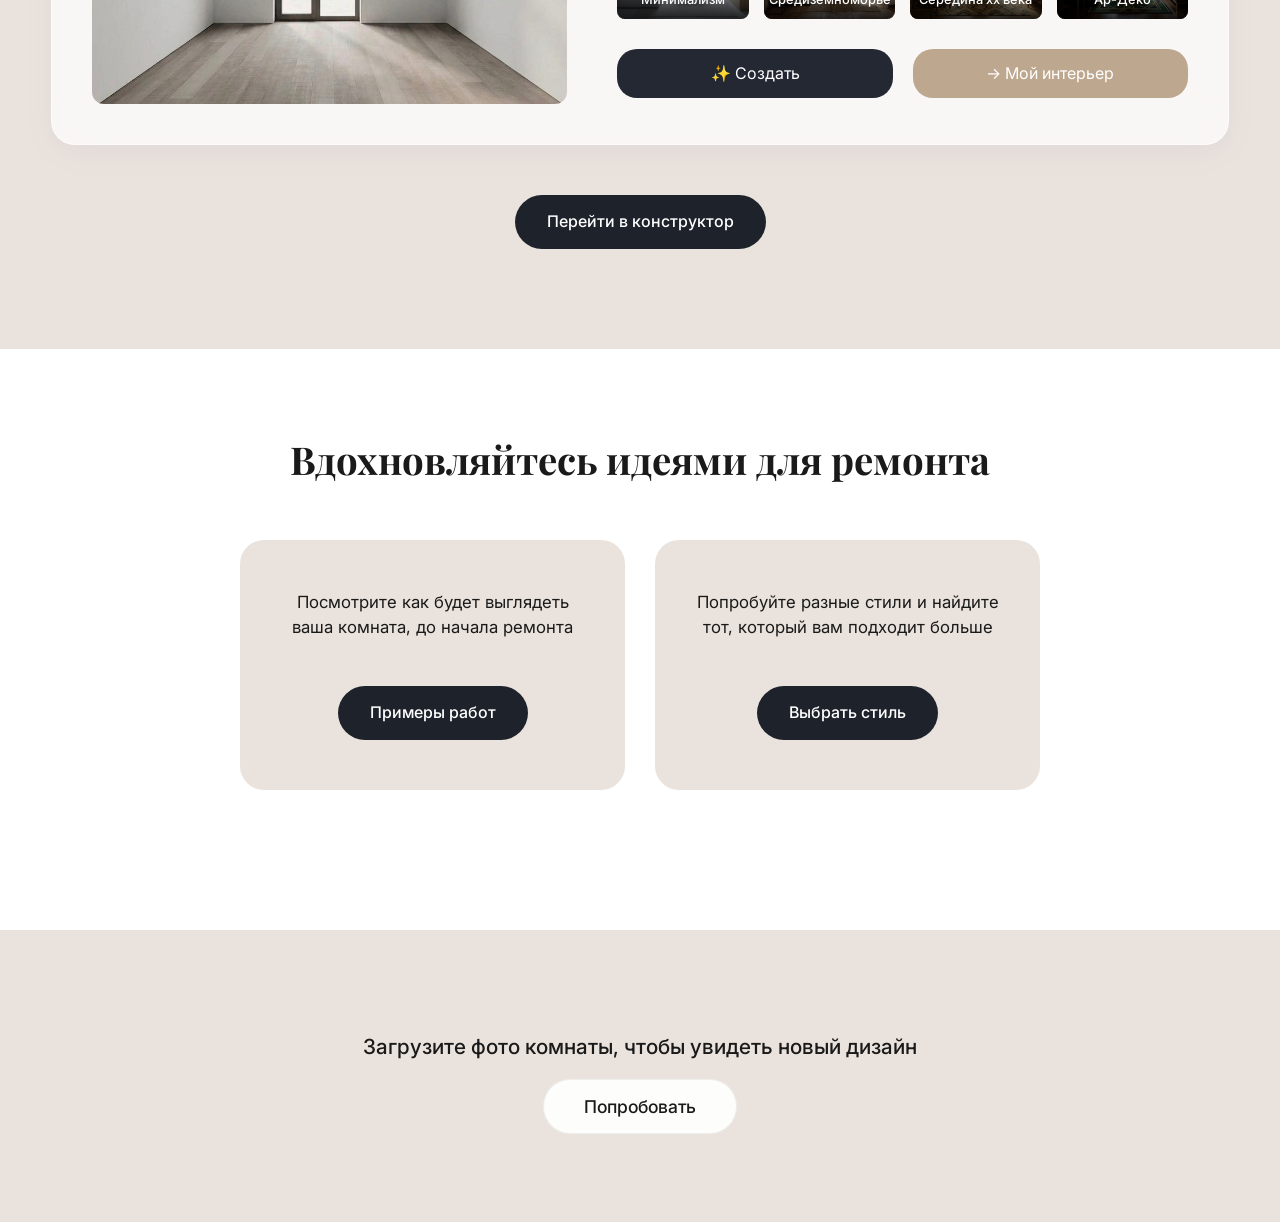
==== commit d14901e6: "Final" ====
--- a/index.html
+++ b/index.html
@@ -374,9 +374,8 @@
                         <!-- Bottom Left -->
                         <div>
                             <div class="mock-title">Добавьте фото комнаты</div>
-                            <div class="mock-upload">
-                                <div class="mock-icon">📸</div>
-                                <span>Перетащите изображение</span>
+                            <div class="mock-upload" style="padding: 0; overflow: hidden; border: none;">
+                                <img src="images/Пустая.jpg" style="width: 100%; height: 100%; object-fit: cover;">
                             </div>
                         </div>
                         <!-- Bottom Right -->
--- a/index.css
+++ b/index.css
@@ -172,3 +172,79 @@
     opacity: 1;
     transform: translateY(0);
 }
+
+/* Ссылки на товары (gallery.html) */
+.links-box {
+    background: rgba(255,255,255,0.6);
+    padding: 30px;
+    border-radius: var(--radius-md);
+    box-shadow: var(--shadow-soft);
+    height: 600px;
+    overflow-y: auto;
+}
+.links-box::-webkit-scrollbar { width: 6px; }
+.links-box::-webkit-scrollbar-thumb { background: rgba(0,0,0,0.1); border-radius: 10px; }
+
+.product-list {
+    list-style: none;
+}
+.product-list li {
+    margin-bottom: 12px;
+}
+.product-list a {
+    display: flex;
+    align-items: center;
+    background: rgba(255,255,255,0.7);
+    padding: 15px 20px;
+    border-radius: 12px;
+    color: var(--text-dark);
+    text-decoration: none;
+    font-weight: 500;
+    transition: var(--transition-bounce);
+    border: 1px solid rgba(255,255,255,0.9);
+}
+.product-list a::before {
+    content: '🔗';
+    margin-right: 15px;
+    font-size: 1.2rem;
+}
+.product-list a:hover {
+    transform: translateX(5px) scale(1.02);
+    background: rgba(255,255,255,1);
+    box-shadow: var(--shadow-soft);
+}
+
+/* Анимация загрузки ИИ (create.html) */
+.loading-overlay {
+    position: fixed;
+    inset: 0;
+    background: rgba(234, 227, 221, 0.85);
+    backdrop-filter: blur(15px);
+    z-index: 9999;
+    display: flex;
+    flex-direction: column;
+    align-items: center;
+    justify-content: center;
+}
+.ai-loader {
+    width: 80px;
+    height: 80px;
+    border: 4px solid rgba(0,0,0,0.1);
+    border-top-color: var(--text-dark);
+    border-radius: 50%;
+    animation: spin 1s linear infinite;
+    margin-bottom: 30px;
+}
+.loading-text {
+    font-family: var(--font-heading);
+    font-size: 2rem;
+    color: var(--text-dark);
+    margin-bottom: 10px;
+}
+.loading-subtext {
+    font-size: 1.1rem;
+    color: var(--text-muted);
+}
+@keyframes spin {
+    to { transform: rotate(360deg); }
+}
